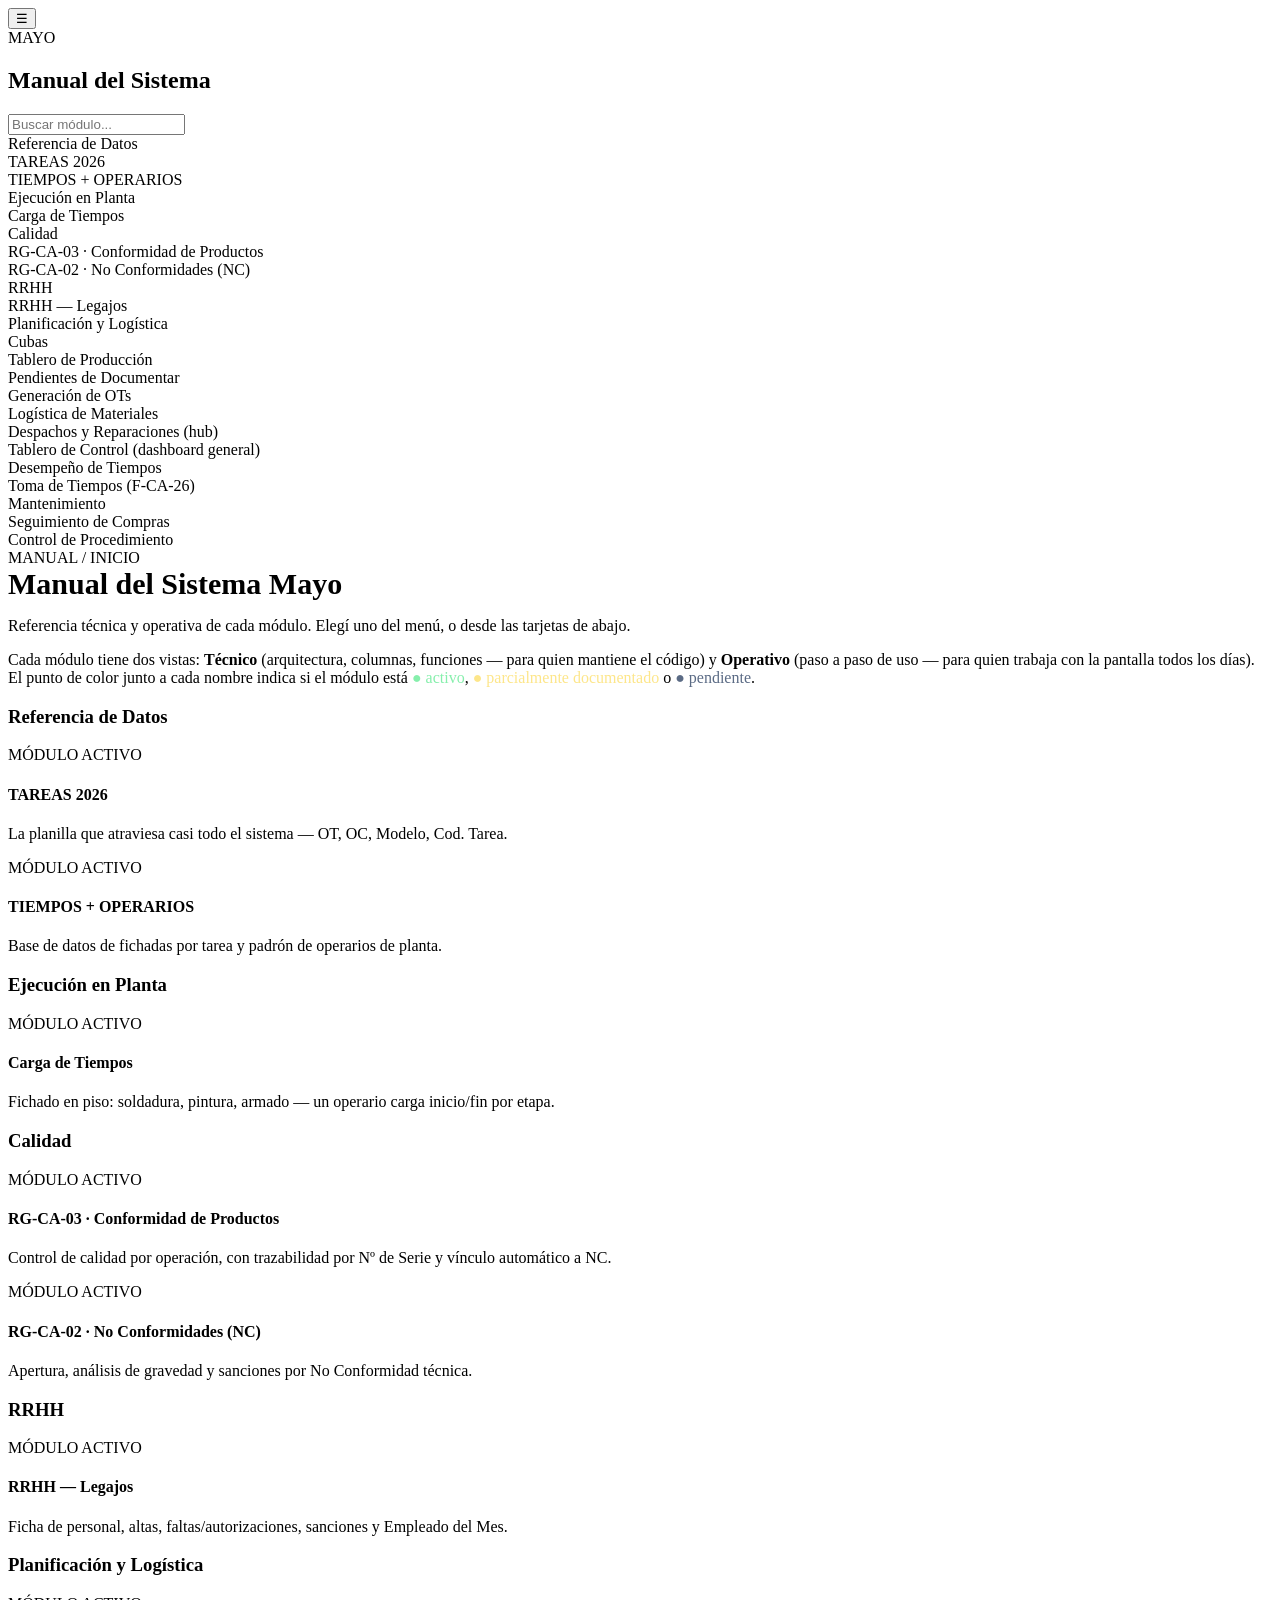
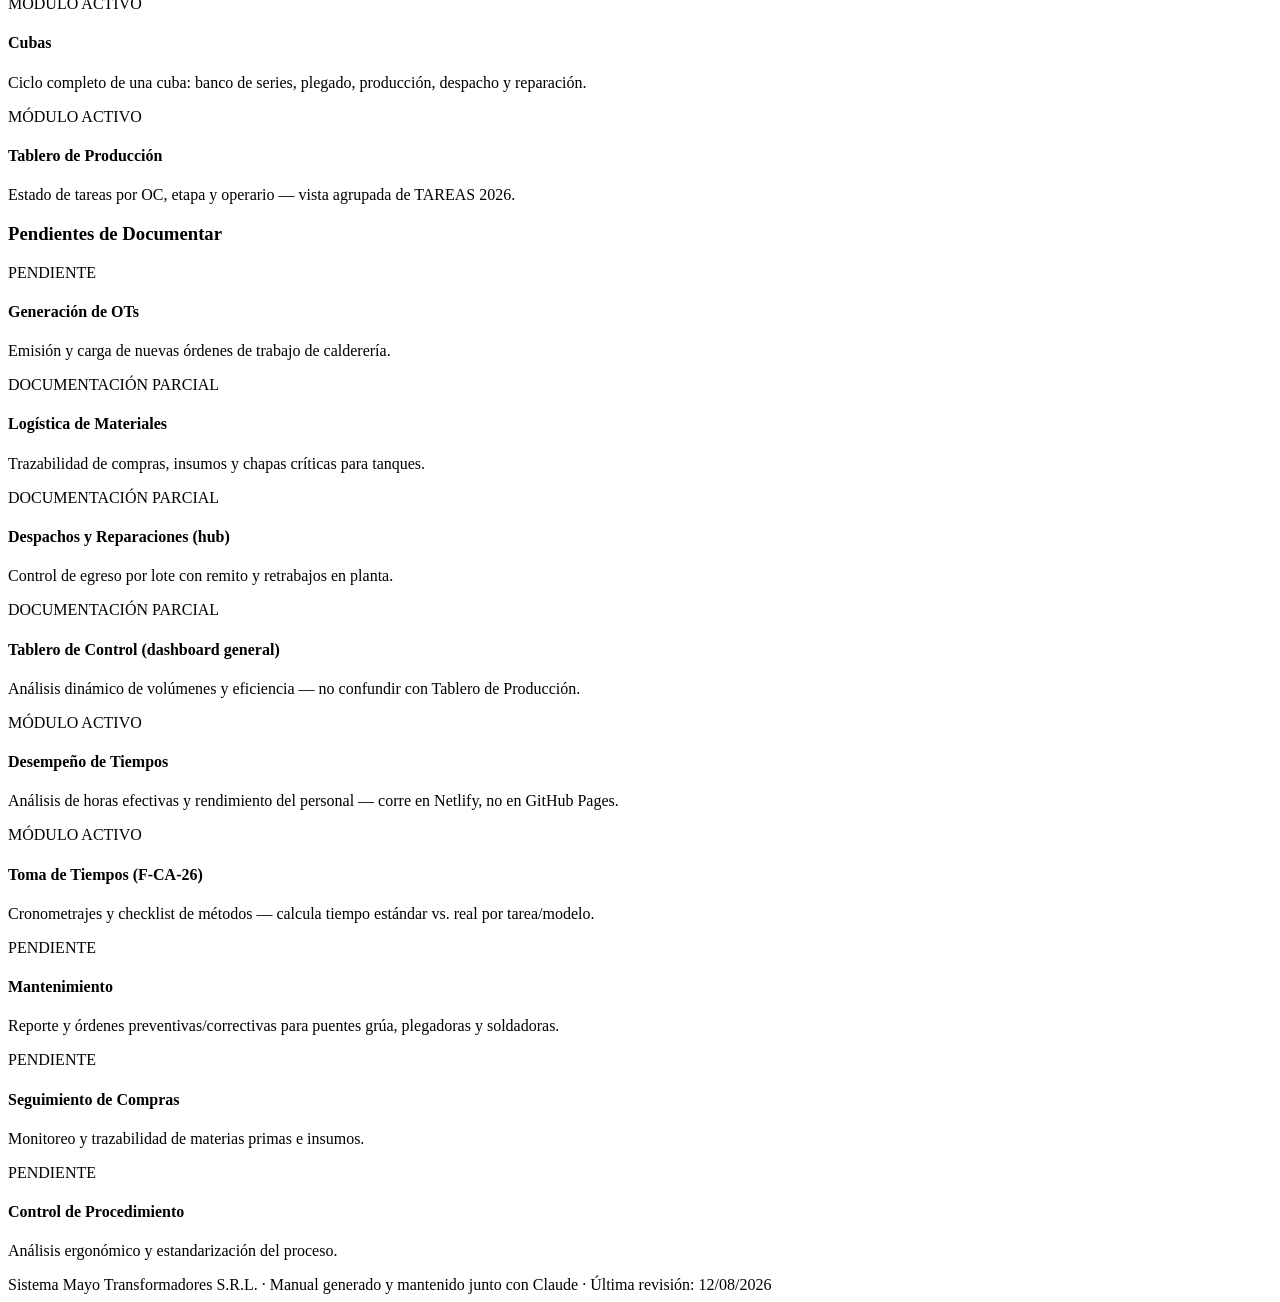
==== manual/index.html @ 80fba7b4 "Rename index.html to manual/index.html" ====
<!DOCTYPE html>
<html lang="es">
<head>
<meta charset="UTF-8">
<meta name="viewport" content="width=device-width, initial-scale=1.0">
<title>Manual Sistema Mayo</title>
<link rel="stylesheet" href="style.css">
</head>
<body>

<button class="btn-menu-mobile" id="btnMenuMobile">☰</button>

<div class="app-shell">
    <aside class="sidebar" id="sidebar">
        <div class="sidebar-header">
            <span class="logo-box">MAYO</span>
            <h1>Manual del Sistema</h1>
        </div>
        <div class="sidebar-search">
            <input type="text" id="buscador" placeholder="Buscar módulo...">
        </div>
        <nav class="sidebar-nav" id="navMenu"></nav>
    </aside>

    <main class="contenido" id="contenido"></main>
</div>

<script src="content.js"></script>
<script>
const $ = (sel, ctx) => (ctx || document).querySelector(sel);
const $$ = (sel, ctx) => Array.from((ctx || document).querySelectorAll(sel));

let moduloActual = null;
let modoActual = 'operativo'; // por defecto se abre en modo Operativo

// ---------------------------------------------------------------------
// Sidebar
// ---------------------------------------------------------------------
function renderSidebar(filtro) {
    const nav = $('#navMenu');
    nav.innerHTML = '';
    const f = (filtro || '').toLowerCase().trim();

    CONTENIDO.categorias.forEach(cat => {
        const mods = CONTENIDO.modulos.filter(m =>
            m.categoria === cat &&
            (!f || m.nombre.toLowerCase().includes(f) || m.resumen.toLowerCase().includes(f))
        );
        if (!mods.length) return;

        const catEl = document.createElement('div');
        catEl.className = 'nav-categoria';
        catEl.textContent = cat;
        nav.appendChild(catEl);

        mods.forEach(m => {
            const item = document.createElement('div');
            item.className = 'nav-item' + (moduloActual === m.id ? ' activo' : '');
            const dotClass = m.estado === 'activo' ? 'dot-activo' : (m.estado === 'parcial' ? 'dot-parcial' : 'dot-pendiente');
            item.innerHTML = '<span class="dot ' + dotClass + '"></span><span>' + m.nombre + '</span>';
            item.onclick = () => { location.hash = m.id; cerrarMenuMobile(); };
            nav.appendChild(item);
        });
    });
}

$('#buscador').addEventListener('input', e => renderSidebar(e.target.value));

// ---------------------------------------------------------------------
// Home
// ---------------------------------------------------------------------
function renderHome() {
    let html = '<div class="crumb">MANUAL / INICIO</div>';
    html += '<h2 style="font-size:30px;margin:0 0 6px;">Manual del Sistema Mayo</h2>';
    html += '<p class="page-subtitle">Referencia técnica y operativa de cada módulo. Elegí uno del menú, o desde las tarjetas de abajo.</p>';

    html += '<div class="callout callout-info">Cada módulo tiene dos vistas: <b>Técnico</b> (arquitectura, columnas, funciones — para quien mantiene el código) y <b>Operativo</b> (paso a paso de uso — para quien trabaja con la pantalla todos los días). El punto de color junto a cada nombre indica si el módulo está <span style="color:#86efac">● activo</span>, <span style="color:#fde68a">● parcialmente documentado</span> o <span style="color:#5b6b85">● pendiente</span>.</div>';

    CONTENIDO.categorias.forEach(cat => {
        const mods = CONTENIDO.modulos.filter(m => m.categoria === cat);
        if (!mods.length) return;
        html += '<div class="bloque"><h3>' + cat + '</h3><div class="grid-modulos">';
        mods.forEach(m => {
            html += '<div class="tarjeta-modulo" onclick="location.hash=\'' + m.id + '\'">' +
                '<div class="cat">' + estadoTexto(m.estado) + '</div>' +
                '<h4>' + m.nombre + '</h4>' +
                '<p>' + m.resumen + '</p>' +
                '</div>';
        });
        html += '</div></div>';
    });

    html += '<footer class="wiki-footer">Sistema Mayo Transformadores S.R.L. · Manual generado y mantenido junto con Claude · Última revisión: 12/08/2026</footer>';

    $('#contenido').innerHTML = html;
}

function estadoTexto(estado) {
    return estado === 'activo' ? 'MÓDULO ACTIVO' : (estado === 'parcial' ? 'DOCUMENTACIÓN PARCIAL' : 'PENDIENTE');
}

// ---------------------------------------------------------------------
// Página de módulo
// ---------------------------------------------------------------------
function renderModulo(id) {
    const m = CONTENIDO.modulos.find(x => x.id === id);
    if (!m) { renderHome(); return; }
    moduloActual = id;

    const badgeClass = m.estado === 'activo' ? 'badge-activo' : (m.estado === 'parcial' ? 'badge-parcial' : 'badge-pendiente');

    let html = '<div class="crumb">MANUAL / ' + m.categoria.toUpperCase() + '</div>';
    html += '<div class="page-header"><div><h2>' + m.nombre + '</h2>';
    html += '<p class="page-subtitle">' + m.resumen + '</p></div>';
    html += '<span class="badge-estado ' + badgeClass + '">' + estadoTexto(m.estado) + '</span></div>';

    html += '<div class="modo-switch ' + (modoActual === 'tecnico' ? 'tec' : 'op') + '" id="modoSwitch">' +
        '<div class="rail"></div>' +
        '<button data-modo="tecnico" class="' + (modoActual === 'tecnico' ? 'activo' : '') + '">Técnico</button>' +
        '<button data-modo="operativo" class="' + (modoActual === 'operativo' ? 'activo' : '') + '">Operativo</button>' +
        '</div>';

    html += '<div class="panel-contenido" data-modo="' + modoActual + '">' + renderVista(m, modoActual) + '</div>';

    $('#contenido').innerHTML = html;

    $$('#modoSwitch button').forEach(btn => {
        btn.onclick = () => {
            modoActual = btn.dataset.modo;
            renderModulo(id);
            inicializarAcordeon();
        };
    });

    window.scrollTo(0, 0);
}

function renderVista(m, modo) {
    const data = m[modo];
    if (!data || data.pendiente) {
        const nota = data && data.nota ? data.nota : 'Todavía no se relevó esta parte del módulo con suficiente detalle.';
        return '<div class="callout callout-todo">' +
            '<b>⚠ Sección pendiente de completar.</b><br>' + nota +
            '<br><br><small>Para completarla: pegarle a Claude el código real (Código.gs + Index.html) de este módulo, igual que se hizo con RG-CA-03 y NC.</small>' +
            '</div>';
    }

    let html = '';
    if (data.intro) html += '<p>' + data.intro + '</p>';

    if (data.bloques) {
        html += '<div class="acordeon-controles"><button onclick="toggleTodos(true)">Expandir todo</button><button onclick="toggleTodos(false)">Colapsar todo</button></div>';
        data.bloques.forEach((b, i) => {
            html += '<div class="bloque' + (i === 0 ? ' abierto' : '') + '" data-idx="' + i + '">';
            html += '<div class="bloque-header" onclick="toggleBloque(this)"><h3>' + b.titulo + '</h3><span class="bloque-chevron">▶</span></div>';
            html += '<div class="bloque-body">';
            if (b.texto) html += '<p>' + b.texto + '</p>';
            if (b.formula) {
                html += '<div class="formula-box">' + b.formula.texto + '<div class="partes">';
                b.formula.partes.forEach(p => {
                    html += '<div class="parte"><div class="pct">' + p.pct + '</div><div class="lbl">' + p.lbl + '</div></div>';
                });
                html += '</div></div>';
            }
            if (b.textoExtra) html += '<p>' + b.textoExtra + '</p>';
            if (b.tabla) {
                html += '<table class="tabla-cols"><thead><tr><th>Col</th><th>Campo</th><th>Detalle</th></tr></thead><tbody>';
                b.tabla.forEach(fila => {
                    html += '<tr><td>' + fila[0] + '</td><td>' + fila[1] + '</td><td>' + (fila[2] || '') + '</td></tr>';
                });
                html += '</tbody></table>';
            }
            html += '</div></div>';
        });
    }

    if (data.pasos) {
        html += '<div class="bloque"><h3>Paso a paso</h3><ol class="pasos">';
        data.pasos.forEach(p => {
            html += '<li><b>' + p.titulo + '</b><span>' + p.texto + '</span></li>';
        });
        html += '</ol></div>';
    }

    return html;
}

// ---------------------------------------------------------------------
// Acordeón
// ---------------------------------------------------------------------
function toggleBloque(headerEl) {
    const bloque = headerEl.closest('.bloque');
    const abrir = !bloque.classList.contains('abierto');
    setBloqueEstado(bloque, abrir);
}

function setBloqueEstado(bloque, abrir) {
    const body = bloque.querySelector('.bloque-body');
    if (abrir) {
        bloque.classList.add('abierto');
        body.style.maxHeight = body.scrollHeight + 'px';
    } else {
        bloque.classList.remove('abierto');
        body.style.maxHeight = '0px';
    }
}

function toggleTodos(abrir) {
    $$('.bloque').forEach(b => setBloqueEstado(b, abrir));
}

// Recalcula max-height de bloques abiertos si la ventana cambia de tamaño
// (texto puede re-envolver en más/menos líneas y desalinear el alto)
window.addEventListener('resize', () => {
    $$('.bloque.abierto .bloque-body').forEach(body => { body.style.maxHeight = body.scrollHeight + 'px'; });
});

function inicializarAcordeon() {
    $$('.bloque').forEach(b => {
        const body = b.querySelector('.bloque-body');
        if (b.classList.contains('abierto')) {
            body.style.maxHeight = body.scrollHeight + 'px';
        }
    });
}

// ---------------------------------------------------------------------
// Router simple por hash
// ---------------------------------------------------------------------
function router() {
    const hash = location.hash.replace('#', '');
    if (!hash) {
        moduloActual = null;
        renderHome();
    } else {
        renderModulo(hash);
        inicializarAcordeon();
    }
    renderSidebar($('#buscador') ? $('#buscador').value : '');
}

window.addEventListener('hashchange', router);
document.addEventListener('DOMContentLoaded', router);

// ---------------------------------------------------------------------
// Menú mobile
// ---------------------------------------------------------------------
function cerrarMenuMobile() { $('#sidebar').classList.remove('abierto'); }
$('#btnMenuMobile').addEventListener('click', () => $('#sidebar').classList.toggle('abierto'));
</script>
</body>
</html>
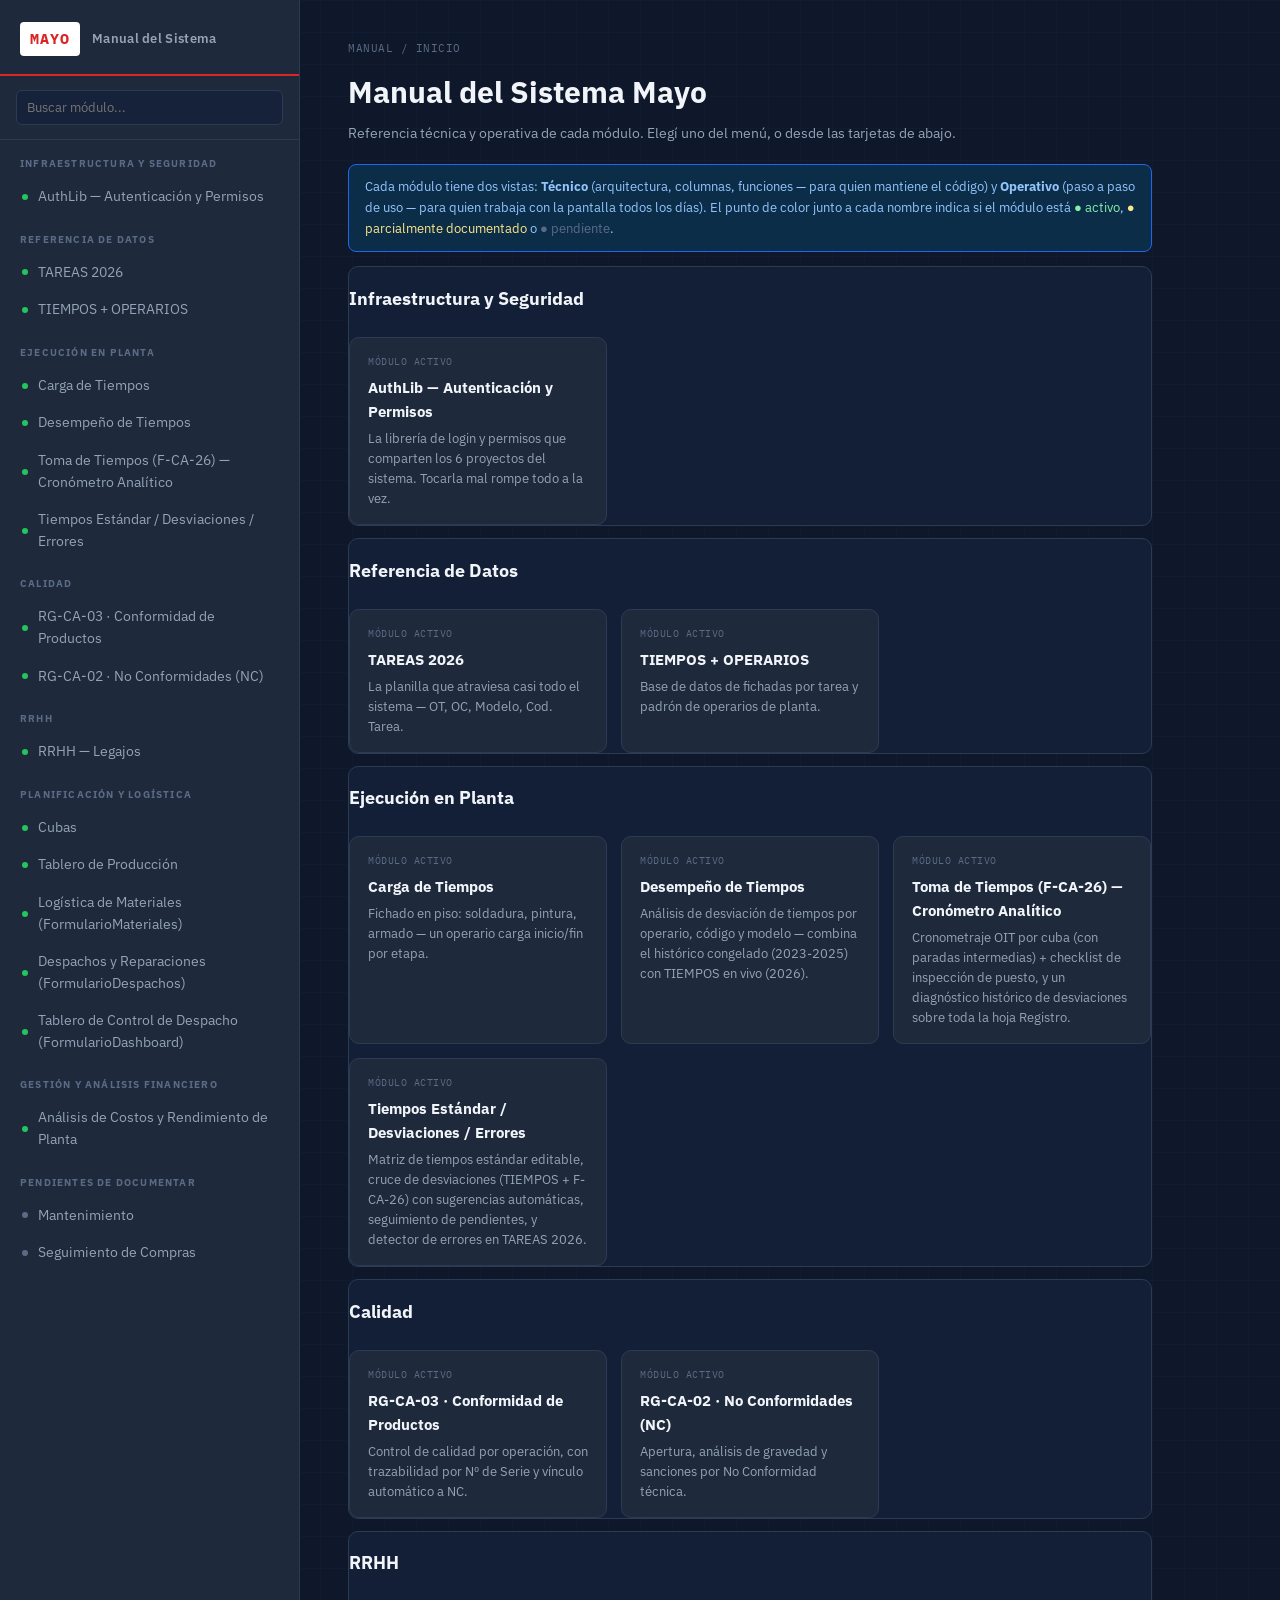
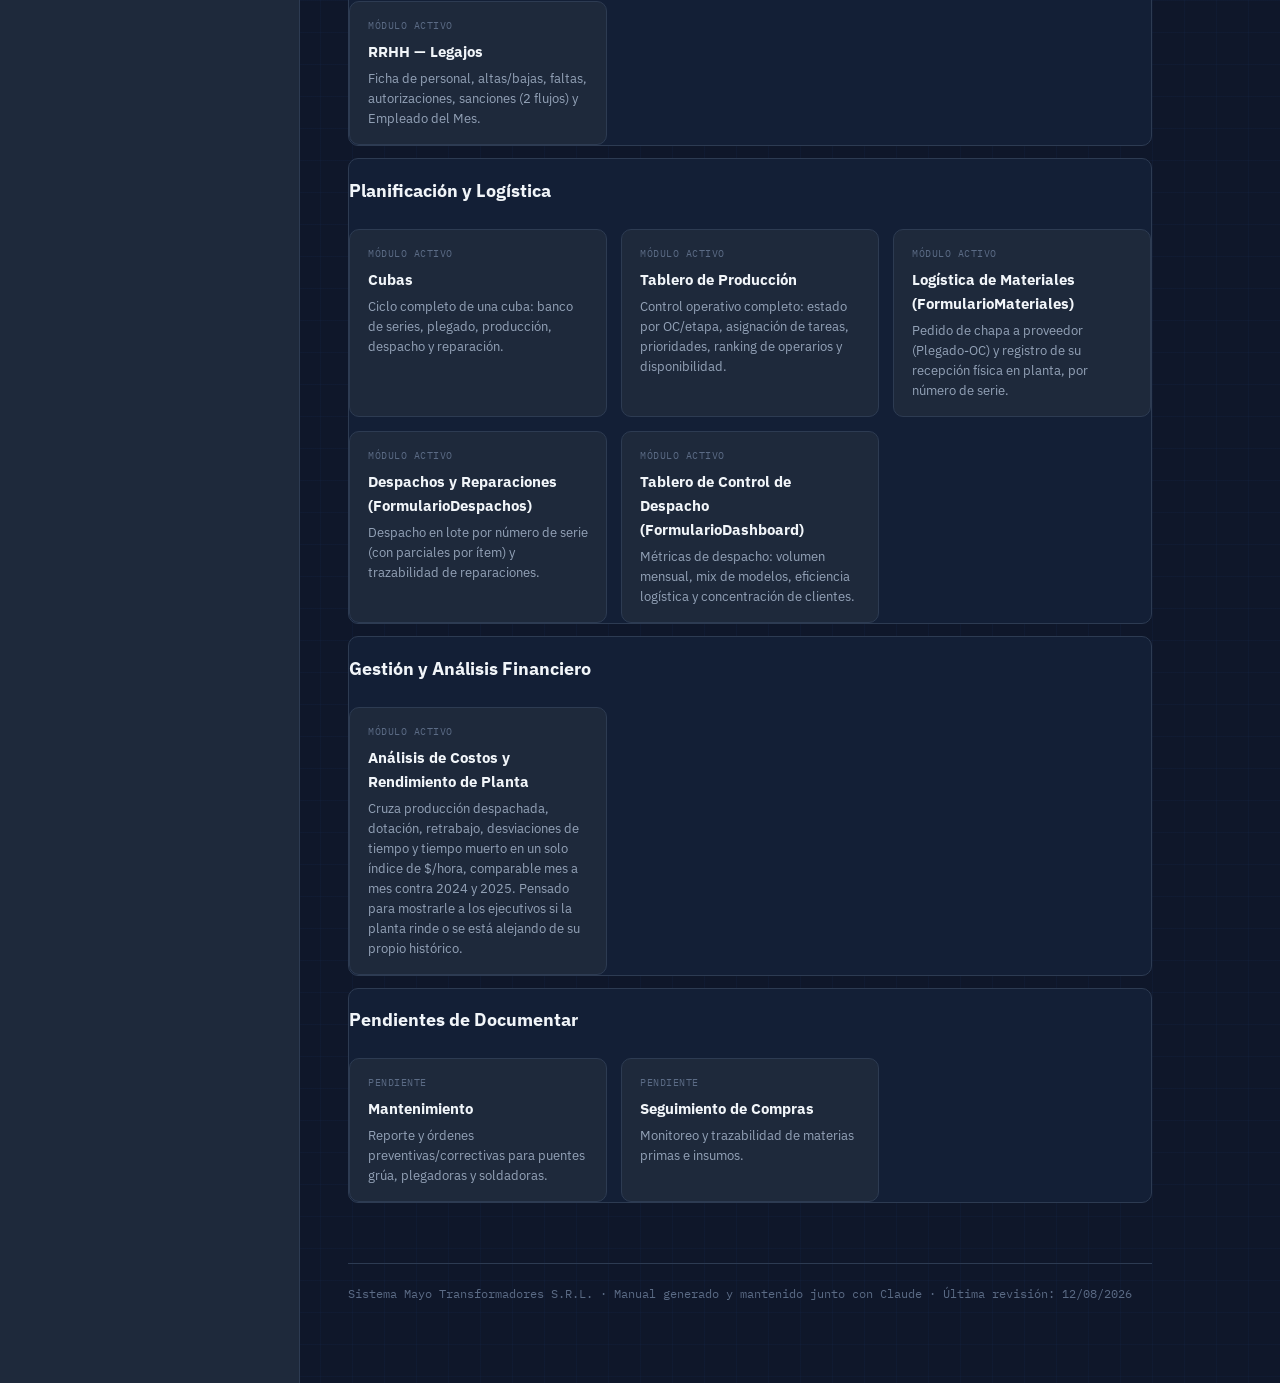
==== commit e10e14cb: "index.html" ====
--- a/manual/index.html
+++ b/manual/index.html
@@ -32,6 +32,44 @@
 
 let moduloActual = null;
 let modoActual = 'operativo'; // por defecto se abre en modo Operativo
+
+// ---------------------------------------------------------------------
+// Permiso para ver la pestaña Técnico — clave "manual-tecnico" en Accesos.
+// Mismo mecanismo JSONP que ya usa el Hub para el login, contra el mismo
+// deployment de AuthLib WebApp (no se inventa un método nuevo).
+// Sin token en la URL, o sin el permiso concedido, se asume el nivel más
+// bajo: solo se ve Operativo, sin mostrar el toggle Técnico/Operativo.
+// ---------------------------------------------------------------------
+const AUTHLIB_WEBAPP_URL = "https://script.google.com/macros/s/AKfycbw4HRdgdhRdpgBe6uyqOXmvmNIok4384gTOFyx1tB_jNmXKYLmscJQuHeQb5-pqwP6-/exec";
+let tieneAccesoTecnico = false;
+
+function llamarAuthLib(params, callbackFn) {
+    const nombreCallback = "cb_" + Date.now();
+    window[nombreCallback] = function(data) {
+        callbackFn(data);
+        delete window[nombreCallback];
+        document.body.removeChild(script);
+    };
+    const query = Object.keys(params).map(k => k + "=" + encodeURIComponent(params[k])).join("&");
+    const script = document.createElement("script");
+    script.src = AUTHLIB_WEBAPP_URL + "?" + query + "&callback=" + nombreCallback;
+    document.body.appendChild(script);
+}
+
+function verificarPermisoTecnico() {
+    const params = new URLSearchParams(window.location.search);
+    const token = params.get('token');
+    if (!token) return; // sin token: queda en el nivel más bajo (tieneAccesoTecnico = false)
+
+    llamarAuthLib({ accion: "modulosPermitidos", token: token }, function(res) {
+        if (res && res.status === "OK" && Array.isArray(res.modulos) && res.modulos.includes("manual-tecnico")) {
+            tieneAccesoTecnico = true;
+            // Si ya se había pintado una página de módulo mientras se
+            // esperaba esta respuesta, se refresca para mostrar el toggle.
+            if (moduloActual) { renderModulo(moduloActual); inicializarAcordeon(); }
+        }
+    });
+}
 
 // ---------------------------------------------------------------------
 // Sidebar
@@ -114,9 +152,11 @@
     html += '<p class="page-subtitle">' + m.resumen + '</p></div>';
     html += '<span class="badge-estado ' + badgeClass + '">' + estadoTexto(m.estado) + '</span></div>';
 
+    // El toggle SIEMPRE se muestra — el permiso "manual-tecnico" no oculta
+    // el botón, bloquea el contenido de esa vista (ver renderVista).
     html += '<div class="modo-switch ' + (modoActual === 'tecnico' ? 'tec' : 'op') + '" id="modoSwitch">' +
         '<div class="rail"></div>' +
-        '<button data-modo="tecnico" class="' + (modoActual === 'tecnico' ? 'activo' : '') + '">Técnico</button>' +
+        '<button data-modo="tecnico" class="' + (modoActual === 'tecnico' ? 'activo' : '') + '">Técnico' + (tieneAccesoTecnico ? '' : ' 🔒') + '</button>' +
         '<button data-modo="operativo" class="' + (modoActual === 'operativo' ? 'activo' : '') + '">Operativo</button>' +
         '</div>';
 
@@ -136,6 +176,14 @@
 }
 
 function renderVista(m, modo) {
+    if (modo === 'tecnico' && !tieneAccesoTecnico) {
+        return '<div class="callout callout-todo">' +
+            '<b>🔒 Sección con acceso restringido.</b><br>' +
+            'La vista Técnica requiere autorización de acceso (permiso <code>manual-tecnico</code>). ' +
+            'Si necesitás verla, pedile a un administrador que te lo habilite en Control de Accesos.' +
+            '</div>';
+    }
+
     const data = m[modo];
     if (!data || data.pendiente) {
         const nota = data && data.nota ? data.nota : 'Todavía no se relevó esta parte del módulo con suficiente detalle.';
@@ -240,7 +288,10 @@
 }
 
 window.addEventListener('hashchange', router);
-document.addEventListener('DOMContentLoaded', router);
+document.addEventListener('DOMContentLoaded', function () {
+    router();
+    verificarPermisoTecnico();
+});
 
 // ---------------------------------------------------------------------
 // Menú mobile
--- a/manual/style.css
+++ b/manual/style.css
@@ -0,0 +1,440 @@
+/* ===========================================================
+   Manual Sistema Mayo — hoja de estilos
+   Extiende el lenguaje visual ya establecido en el resto del
+   sistema (fondo #0f172a, acento rojo #dc2626, tipografía
+   técnica) para que la wiki se sienta parte de la misma familia
+   de productos, no un agregado externo.
+   =========================================================== */
+
+@import url('https://fonts.googleapis.com/css2?family=IBM+Plex+Sans:wght@400;500;600;700&family=IBM+Plex+Mono:wght@400;500;600&display=swap');
+
+:root {
+    --bg: #0f172a;
+    --bg-blueprint: #0c1526;
+    --panel: #1e293b;
+    --panel-2: #16213a;
+    --panel-3: #131f36;
+    --border: #2d3b52;
+    --border-strong: #3d4f6b;
+    --text: #f1f5f9;
+    --text-dim: #94a3b8;
+    --text-faint: #5b6b85;
+    --red: #dc2626;
+    --red-dim: #7f1d1d;
+    --blue: #3b82f6;
+    --blue-dim: #1e3a5f;
+    --green: #22c55e;
+    --amber: #f59e0b;
+    --mono: 'IBM Plex Mono', 'SF Mono', monospace;
+    --sans: 'IBM Plex Sans', -apple-system, sans-serif;
+}
+
+* { box-sizing: border-box; }
+
+html { scroll-behavior: smooth; }
+
+body {
+    margin: 0;
+    background: var(--bg);
+    background-image:
+        linear-gradient(rgba(59,130,246,.035) 1px, transparent 1px),
+        linear-gradient(90deg, rgba(59,130,246,.035) 1px, transparent 1px);
+    background-size: 32px 32px;
+    color: var(--text);
+    font-family: var(--sans);
+    font-size: 15px;
+    line-height: 1.6;
+}
+
+::selection { background: var(--red); color: #fff; }
+
+/* ---------- Layout general ---------- */
+
+.app-shell {
+    display: grid;
+    grid-template-columns: 300px 1fr;
+    min-height: 100vh;
+}
+
+@media (max-width: 900px) {
+    .app-shell { grid-template-columns: 1fr; }
+    .sidebar { position: fixed; z-index: 40; transform: translateX(-100%); transition: transform .25s ease; height: 100vh; }
+    .sidebar.abierto { transform: translateX(0); }
+    .btn-menu-mobile { display: flex !important; }
+}
+
+/* ---------- Sidebar ---------- */
+
+.sidebar {
+    background: var(--panel);
+    border-right: 1px solid var(--border);
+    padding: 0;
+    overflow-y: auto;
+    display: flex;
+    flex-direction: column;
+}
+
+.sidebar-header {
+    padding: 22px 20px 18px;
+    border-bottom: 2px solid var(--red);
+    display: flex;
+    align-items: center;
+    gap: 12px;
+}
+
+.logo-box {
+    background: #fff;
+    color: var(--red);
+    font-weight: 800;
+    font-family: var(--mono);
+    font-size: 15px;
+    padding: 5px 10px;
+    border-radius: 4px;
+    letter-spacing: 1px;
+    flex-shrink: 0;
+}
+
+.sidebar-header h1 {
+    font-size: 13px;
+    font-weight: 600;
+    margin: 0;
+    color: var(--text-dim);
+    letter-spacing: .3px;
+}
+
+.sidebar-search {
+    padding: 14px 16px;
+    border-bottom: 1px solid var(--border);
+}
+
+.sidebar-search input {
+    width: 100%;
+    background: var(--panel-2);
+    border: 1px solid var(--border);
+    color: var(--text);
+    border-radius: 6px;
+    padding: 8px 10px;
+    font-size: 13px;
+    font-family: var(--sans);
+}
+.sidebar-search input:focus { outline: none; border-color: var(--red); }
+
+.sidebar-nav { padding: 10px 10px 24px; flex: 1; }
+
+.nav-categoria {
+    font-size: 10px;
+    font-weight: 700;
+    text-transform: uppercase;
+    letter-spacing: 1.2px;
+    color: var(--text-faint);
+    padding: 16px 10px 6px;
+}
+.nav-categoria:first-child { padding-top: 6px; }
+
+.nav-item {
+    display: flex;
+    align-items: center;
+    gap: 10px;
+    padding: 8px 10px;
+    border-radius: 6px;
+    color: var(--text-dim);
+    text-decoration: none;
+    font-size: 13.5px;
+    cursor: pointer;
+    border-left: 2px solid transparent;
+}
+.nav-item:hover { background: var(--panel-2); color: var(--text); }
+.nav-item.activo { background: var(--panel-2); color: var(--text); border-left-color: var(--red); font-weight: 600; }
+
+.nav-item .dot {
+    width: 6px; height: 6px; border-radius: 50%; flex-shrink: 0;
+}
+.dot-activo { background: var(--green); }
+.dot-parcial { background: var(--amber); }
+.dot-pendiente { background: var(--text-faint); }
+
+.btn-menu-mobile {
+    display: none;
+    position: fixed;
+    top: 14px; left: 14px; z-index: 50;
+    background: var(--panel);
+    border: 1px solid var(--border-strong);
+    color: var(--text);
+    border-radius: 6px;
+    width: 40px; height: 40px;
+    align-items: center; justify-content: center;
+    font-size: 18px;
+    cursor: pointer;
+}
+
+/* ---------- Contenido principal ---------- */
+
+.contenido {
+    padding: 40px 48px 80px;
+    max-width: 900px;
+}
+@media (max-width: 700px) { .contenido { padding: 70px 20px 60px; } }
+
+.crumb {
+    font-family: var(--mono);
+    font-size: 11px;
+    color: var(--text-faint);
+    text-transform: uppercase;
+    letter-spacing: .5px;
+    margin-bottom: 10px;
+}
+
+.page-header {
+    display: flex;
+    justify-content: space-between;
+    align-items: flex-start;
+    gap: 20px;
+    margin-bottom: 6px;
+    flex-wrap: wrap;
+}
+
+.page-header h2 {
+    font-size: 28px;
+    margin: 0 0 4px;
+    letter-spacing: -.3px;
+}
+
+.page-subtitle { color: var(--text-dim); font-size: 14px; margin: 0 0 20px; }
+
+.badge-estado {
+    font-family: var(--mono);
+    font-size: 10.5px;
+    font-weight: 600;
+    text-transform: uppercase;
+    letter-spacing: .5px;
+    padding: 4px 10px;
+    border-radius: 20px;
+    white-space: nowrap;
+}
+.badge-activo { background: #14532d; color: #86efac; border: 1px solid #22c55e; }
+.badge-parcial { background: #422006; color: #fde68a; border: 1px solid #ca8a04; }
+.badge-pendiente { background: var(--panel-3); color: var(--text-faint); border: 1px solid var(--border); }
+
+/* ---------- Switch Técnico / Operativo (elemento distintivo) ---------- */
+
+.modo-switch {
+    display: inline-flex;
+    align-items: center;
+    background: var(--panel-3);
+    border: 1px solid var(--border-strong);
+    border-radius: 30px;
+    padding: 3px;
+    margin: 18px 0 28px;
+    position: relative;
+    font-family: var(--mono);
+}
+.modo-switch button {
+    position: relative;
+    z-index: 2;
+    background: transparent;
+    border: none;
+    color: var(--text-faint);
+    font-family: var(--mono);
+    font-size: 12px;
+    font-weight: 600;
+    letter-spacing: .5px;
+    text-transform: uppercase;
+    padding: 8px 20px;
+    border-radius: 24px;
+    cursor: pointer;
+    transition: color .2s;
+}
+.modo-switch button.activo { color: #0f172a; }
+.modo-switch .rail {
+    position: absolute;
+    top: 3px; bottom: 3px; left: 3px;
+    width: calc(50% - 3px);
+    background: var(--text);
+    border-radius: 24px;
+    transition: transform .22s cubic-bezier(.4,0,.2,1);
+}
+.modo-switch.op .rail { transform: translateX(100%); background: var(--green); }
+.modo-switch.tec .rail { background: var(--blue); }
+
+/* ---------- Bloques de contenido ---------- */
+
+.bloque { margin-bottom: 12px; border: 1px solid var(--border); border-radius: 10px; overflow: hidden; background: var(--panel-3); }
+.bloque-header {
+    display: flex; align-items: center; justify-content: space-between; gap: 10px;
+    padding: 14px 18px;
+    cursor: pointer;
+    user-select: none;
+}
+.bloque-header:hover { background: rgba(255,255,255,.02); }
+.bloque-header h3 {
+    font-size: 13px;
+    text-transform: uppercase;
+    letter-spacing: .8px;
+    color: var(--blue);
+    margin: 0;
+    border: none;
+    padding: 0;
+}
+[data-modo="operativo"] .bloque-header h3 { color: var(--green); }
+.bloque-chevron {
+    color: var(--text-faint);
+    font-size: 11px;
+    transition: transform .2s ease;
+    flex-shrink: 0;
+}
+.bloque.abierto .bloque-chevron { transform: rotate(90deg); }
+.bloque-body {
+    max-height: 0;
+    overflow: hidden;
+    transition: max-height .25s ease;
+    padding: 0 18px;
+}
+.bloque.abierto .bloque-body { padding: 0 18px 16px; }
+
+.acordeon-controles {
+    display: flex; gap: 14px; margin-bottom: 12px;
+}
+.acordeon-controles button {
+    background: transparent; border: none; color: var(--text-faint);
+    font-family: var(--mono); font-size: 11px; text-transform: uppercase;
+    letter-spacing: .4px; cursor: pointer; padding: 0; text-decoration: underline;
+}
+.acordeon-controles button:hover { color: var(--text); }
+
+.bloque p { color: #dbe4f0; margin: 0 0 10px; }
+
+table.tabla-cols {
+    width: 100%;
+    border-collapse: collapse;
+    font-size: 13px;
+    margin: 10px 0 4px;
+}
+table.tabla-cols th {
+    text-align: left;
+    background: var(--panel-3);
+    color: var(--text-dim);
+    font-size: 10.5px;
+    text-transform: uppercase;
+    letter-spacing: .4px;
+    padding: 8px 10px;
+    border-bottom: 1px solid var(--border-strong);
+}
+table.tabla-cols td {
+    padding: 7px 10px;
+    border-bottom: 1px solid var(--border);
+    color: #dbe4f0;
+    vertical-align: top;
+}
+table.tabla-cols td:first-child { font-family: var(--mono); color: var(--blue); white-space: nowrap; font-weight: 600; }
+
+code, .code-inline {
+    font-family: var(--mono);
+    background: var(--panel-3);
+    border: 1px solid var(--border);
+    padding: 1px 6px;
+    border-radius: 4px;
+    font-size: 12.5px;
+    color: #93c5fd;
+}
+
+pre {
+    background: var(--panel-3);
+    border: 1px solid var(--border);
+    border-radius: 8px;
+    padding: 14px 16px;
+    overflow-x: auto;
+    font-family: var(--mono);
+    font-size: 12.5px;
+    color: #cbd5e1;
+    line-height: 1.55;
+}
+
+ol.pasos {
+    list-style: none;
+    counter-reset: paso;
+    padding: 0;
+    margin: 0;
+}
+ol.pasos > li {
+    counter-increment: paso;
+    position: relative;
+    padding: 4px 0 18px 40px;
+    border-left: 2px solid var(--border);
+    margin-left: 13px;
+}
+ol.pasos > li:last-child { border-left-color: transparent; padding-bottom: 0; }
+ol.pasos > li::before {
+    content: counter(paso);
+    position: absolute;
+    left: -13px; top: 0;
+    width: 26px; height: 26px;
+    background: var(--green);
+    color: #06280f;
+    font-family: var(--mono);
+    font-weight: 700;
+    font-size: 12px;
+    border-radius: 50%;
+    display: flex; align-items: center; justify-content: center;
+}
+ol.pasos > li b { display: block; color: var(--text); margin-bottom: 3px; font-size: 14px; }
+ol.pasos > li span { color: var(--text-dim); font-size: 13.5px; }
+
+.callout {
+    border-radius: 8px;
+    padding: 12px 16px;
+    font-size: 13px;
+    margin: 14px 0;
+    border: 1px solid;
+}
+.callout-info { background: #0c2d48; border-color: #2563eb; color: #93c5fd; }
+.callout-warn { background: #422006; border-color: #ca8a04; color: #fde68a; }
+.callout-danger { background: #450a0a; border-color: var(--red); color: #fca5a5; }
+.callout-todo { background: var(--panel-3); border-color: var(--border-strong); color: var(--text-dim); border-style: dashed; }
+
+.formula-box {
+    background: var(--panel-3);
+    border: 1px solid var(--border-strong);
+    border-radius: 10px;
+    padding: 18px 22px;
+    font-family: var(--mono);
+    font-size: 14px;
+    color: var(--text);
+    margin: 14px 0;
+    text-align: center;
+}
+.formula-box .partes {
+    display: flex; justify-content: center; gap: 22px; margin-top: 12px; flex-wrap: wrap;
+}
+.formula-box .parte { text-align: center; }
+.formula-box .parte .pct { font-size: 20px; font-weight: 700; }
+.formula-box .parte .lbl { font-size: 10px; text-transform: uppercase; color: var(--text-dim); letter-spacing: .5px; margin-top: 2px; }
+
+/* ---------- Home / índice ---------- */
+
+.grid-modulos {
+    display: grid;
+    grid-template-columns: repeat(auto-fill, minmax(230px, 1fr));
+    gap: 14px;
+    margin-top: 24px;
+}
+.tarjeta-modulo {
+    background: var(--panel);
+    border: 1px solid var(--border);
+    border-radius: 10px;
+    padding: 16px 18px;
+    cursor: pointer;
+    transition: border-color .15s;
+}
+.tarjeta-modulo:hover { border-color: var(--red); }
+.tarjeta-modulo .cat { font-family: var(--mono); font-size: 10px; color: var(--text-faint); text-transform: uppercase; letter-spacing: .5px; }
+.tarjeta-modulo h4 { margin: 6px 0 4px; font-size: 15px; }
+.tarjeta-modulo p { margin: 0; font-size: 12.5px; color: var(--text-dim); }
+
+footer.wiki-footer {
+    margin-top: 60px;
+    padding-top: 20px;
+    border-top: 1px solid var(--border);
+    font-size: 12px;
+    color: var(--text-faint);
+    font-family: var(--mono);
+}
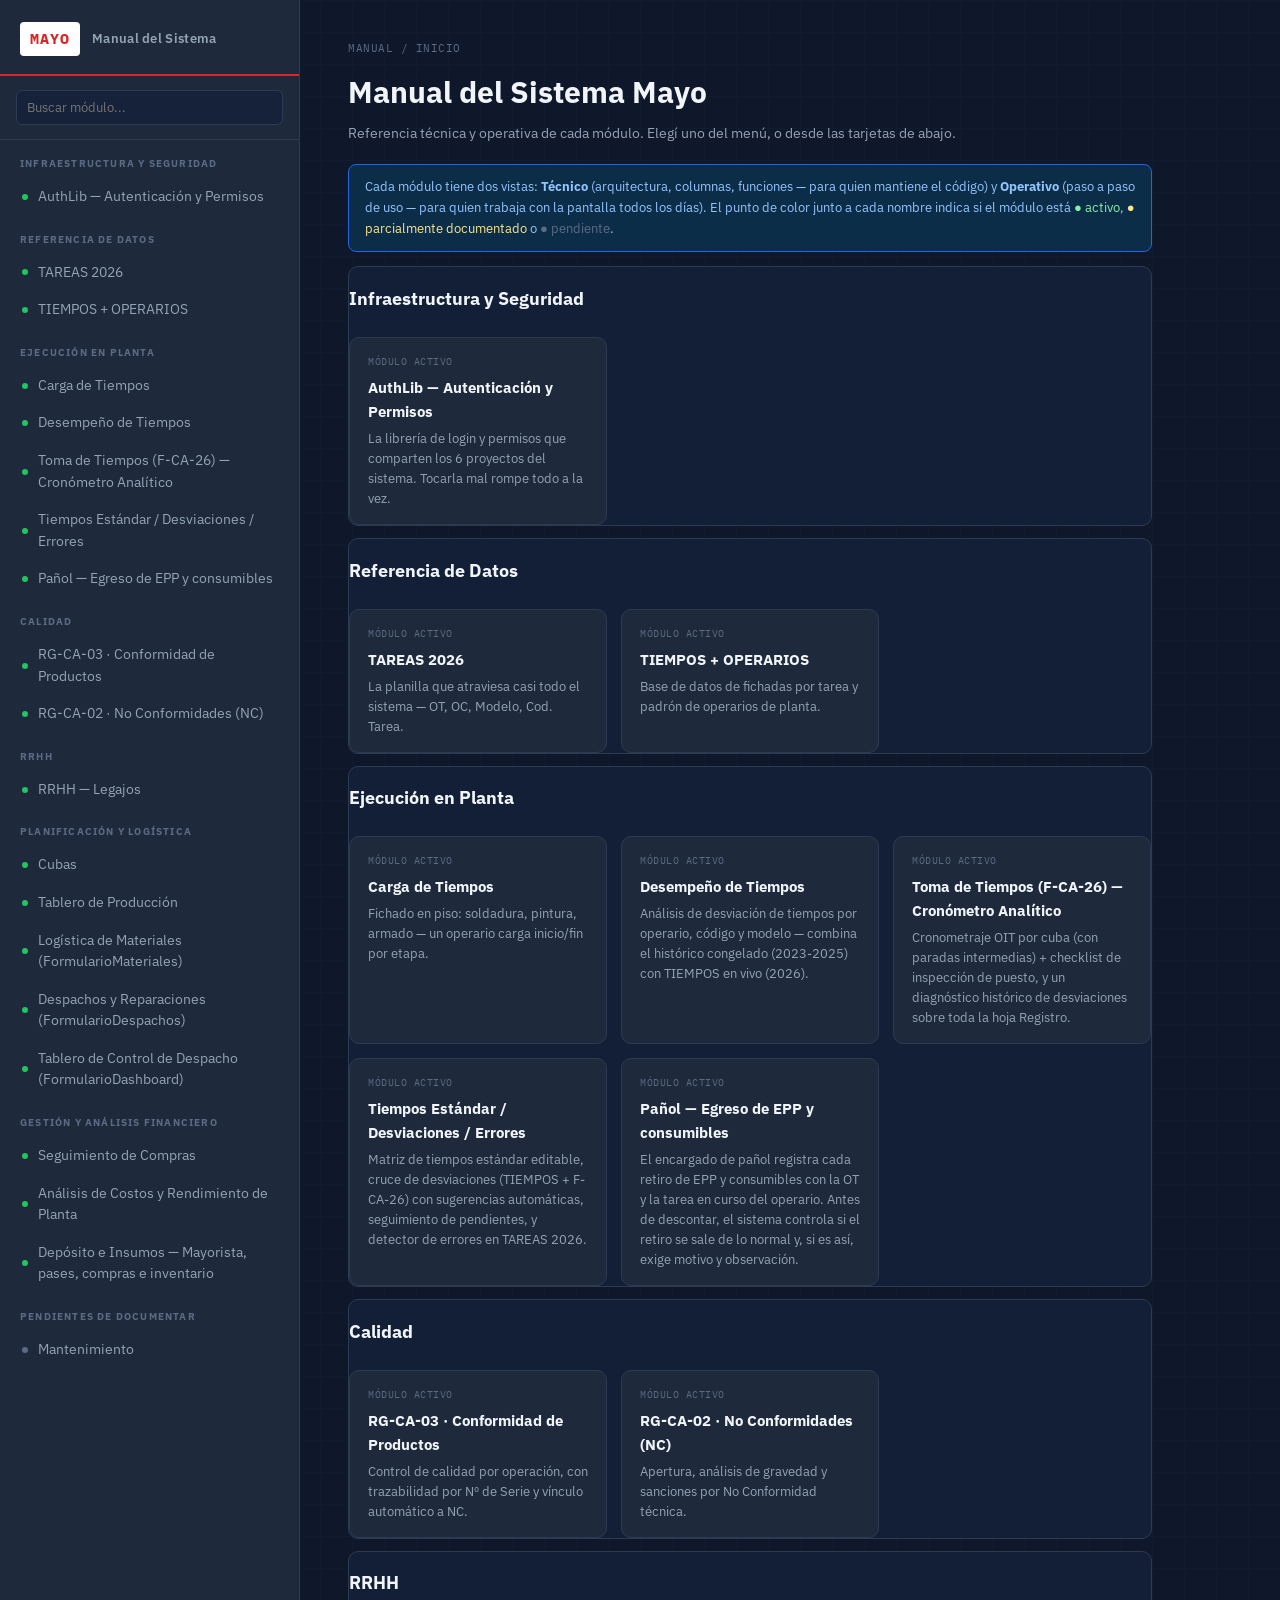
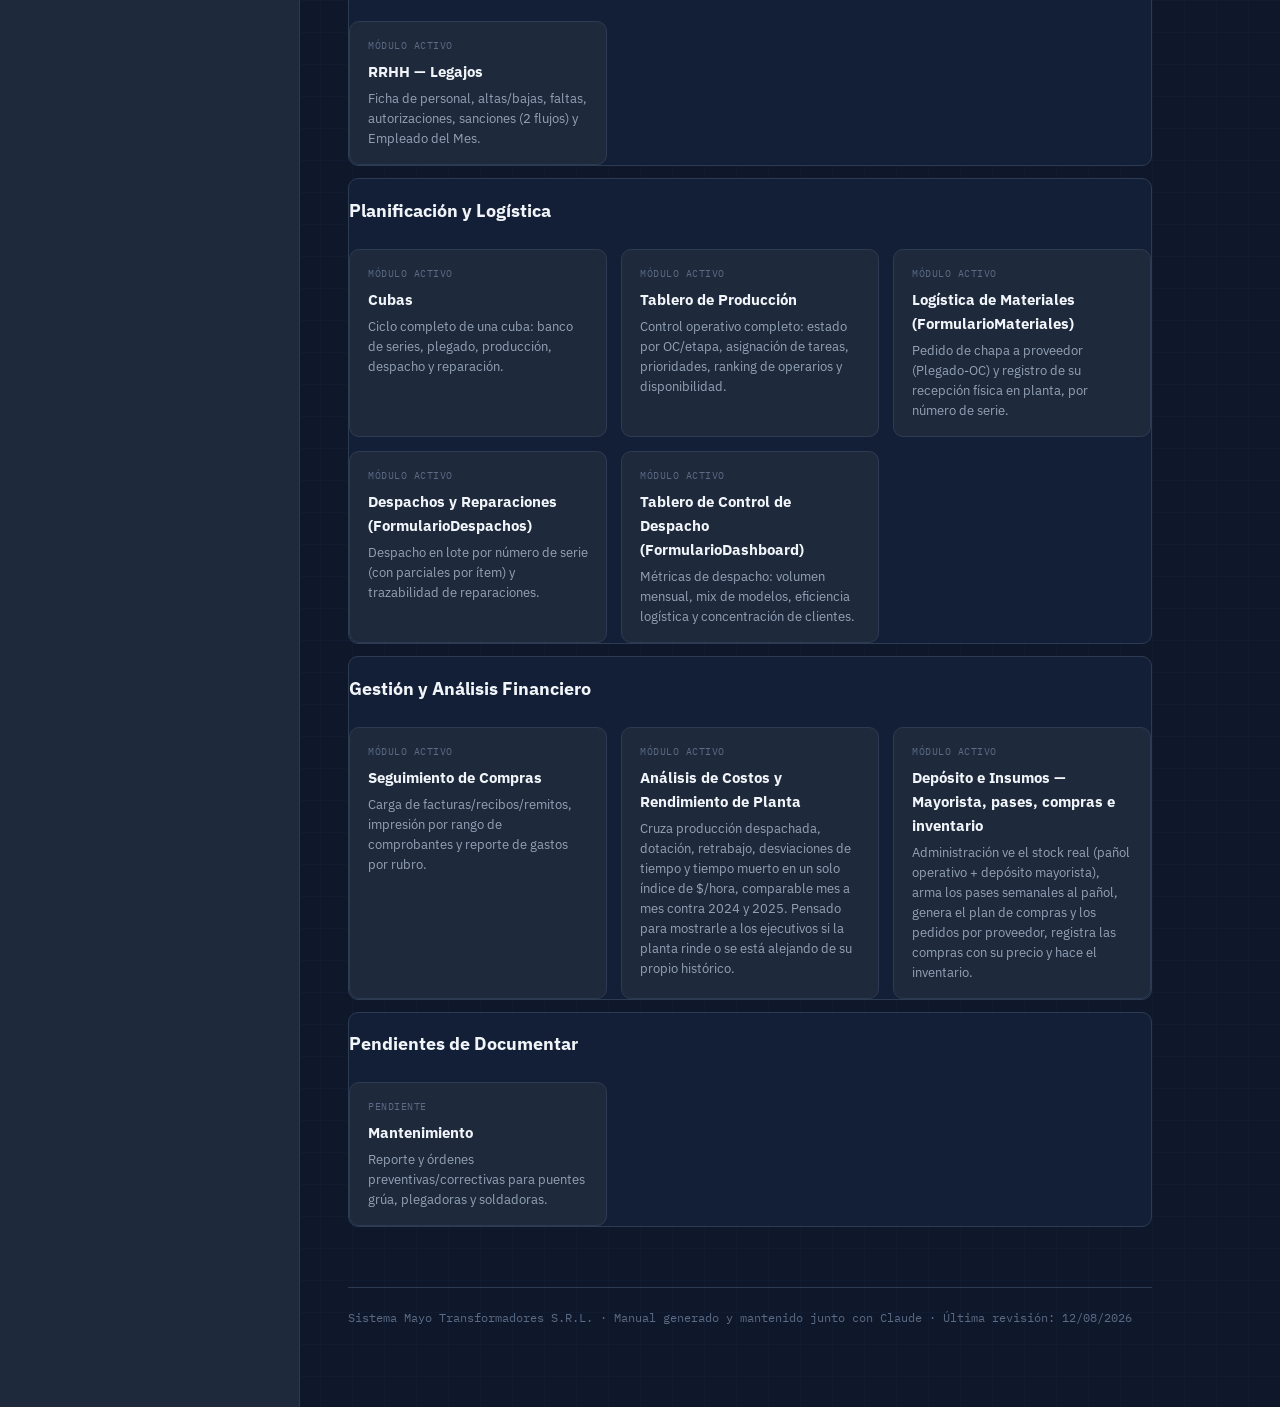
==== commit 38dd6d68: "index.html" ====
--- a/manual/index.html
+++ b/manual/index.html
@@ -31,7 +31,12 @@
 const $$ = (sel, ctx) => Array.from((ctx || document).querySelectorAll(sel));
 
 let moduloActual = null;
-let modoActual = 'operativo'; // por defecto se abre en modo Operativo
+// Por defecto se abre en modo Operativo. Los modales lo abren con
+// ?modo=tecnico o ?modo=operativo (botón "📘 Manual") y #<id del módulo>.
+let modoActual = (function () {
+    const m = (new URLSearchParams(window.location.search).get('modo') || '').toLowerCase();
+    return (m === 'tecnico' || m === 'técnico') ? 'tecnico' : 'operativo';
+})();
 
 // ---------------------------------------------------------------------
 // Permiso para ver la pestaña Técnico — clave "manual-tecnico" en Accesos.
